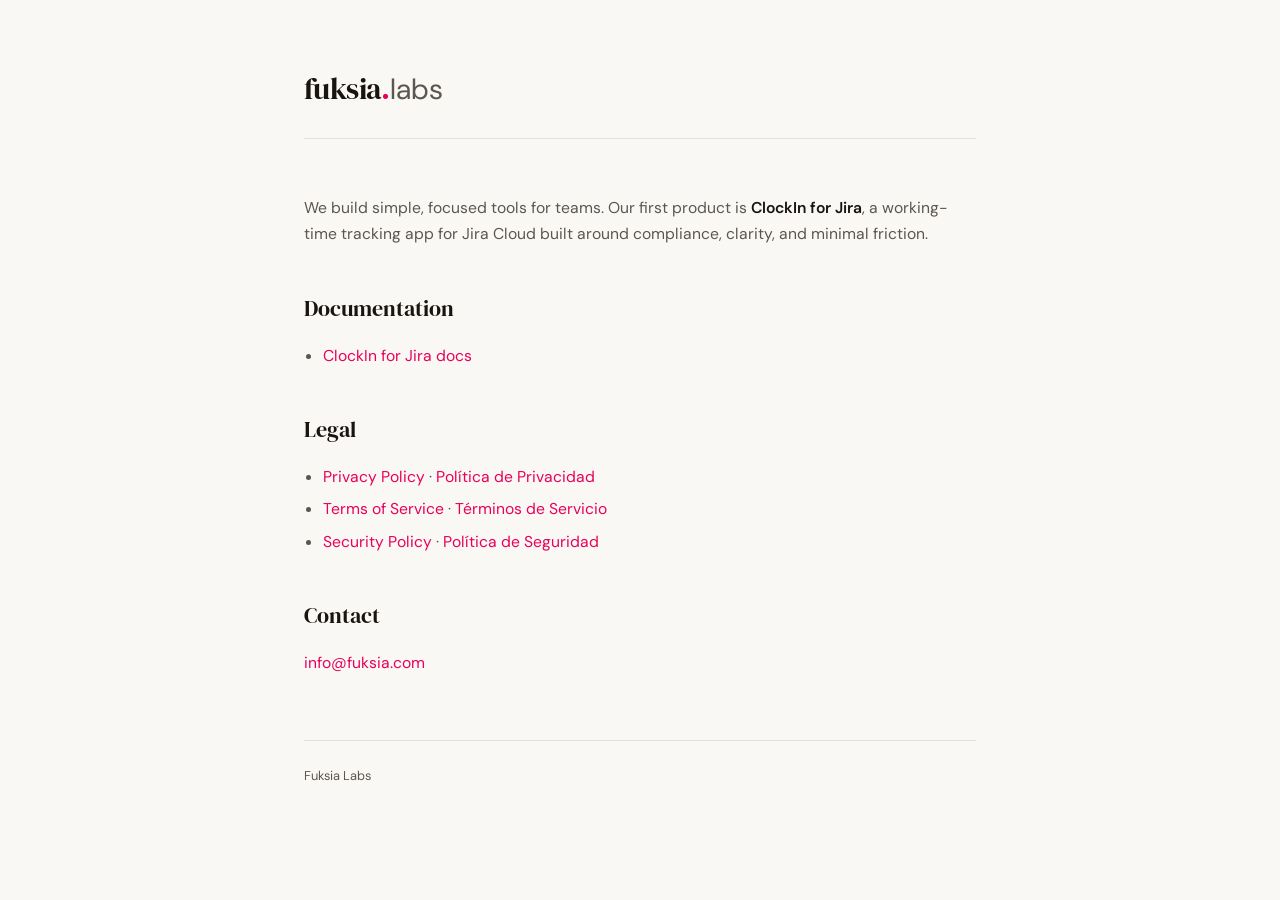
==== labs.html @ a3a4a3c2 "Canvis home i interiors" ====
<!DOCTYPE html>
<html lang="en">
<head>
<meta charset="UTF-8">
<meta name="viewport" content="width=device-width, initial-scale=1.0">
<title>Fuksia Labs</title>
<link rel="preconnect" href="https://fonts.googleapis.com">
<link href="https://fonts.googleapis.com/css2?family=DM+Serif+Display&family=DM+Sans:wght@400;500;600&display=swap" rel="stylesheet">
<link rel="stylesheet" href="/style.css">
</head>
<body>
<div class="wrap">
  <header class="top">
    <a class="brand" href="/"><span class="brand-main">fuksia<span class="dot">.</span></span><span class="brand-suffix">labs</span></a>
  </header>

  <p>We build simple, focused tools for teams. Our first product is <strong>ClockIn for Jira</strong>, a working-time tracking app for Jira Cloud built around compliance, clarity, and minimal friction.</p>

  <h2>Documentation</h2>
  <ul>
    <li><a href="/en/docs.html">ClockIn for Jira docs</a></li>
  </ul>

  <h2>Legal</h2>
  <ul>
    <li><a href="/en/privacy.html">Privacy Policy</a> · <a href="/es/privacy.html">Política de Privacidad</a></li>
    <li><a href="/en/terms.html">Terms of Service</a> · <a href="/es/terms.html">Términos de Servicio</a></li>
    <li><a href="/en/security.html">Security Policy</a> · <a href="/es/security.html">Política de Seguridad</a></li>
  </ul>

  <h2>Contact</h2>
  <p><a href="mailto:info@fuksia.com">info@fuksia.com</a></p>

  <footer class="bottom">Fuksia Labs</footer>
</div>
</body>
</html>
---- style.css ----
:root {
  --ink: #1a1410;
  --ink-soft: #5c564f;
  --paper: #faf8f5;
  --line: rgba(26, 20, 16, 0.1);
  --accent: #e8005a;
  --serif: 'DM Serif Display', Georgia, serif;
  --sans: 'DM Sans', system-ui, -apple-system, sans-serif;
}

* { box-sizing: border-box; }

body {
  margin: 0;
  background: var(--paper);
  color: var(--ink);
  font-family: var(--sans);
  line-height: 1.65;
  -webkit-font-smoothing: antialiased;
}

.wrap {
  max-width: 720px;
  margin: 0 auto;
  padding: 4rem 1.5rem 6rem;
}

header.top {
  display: flex;
  align-items: baseline;
  justify-content: space-between;
  margin-bottom: 3.5rem;
  padding-bottom: 1.5rem;
  border-bottom: 1px solid var(--line);
}

.brand {
  display: inline-flex;
  align-items: baseline;
  text-decoration: none;
}
.brand:hover { text-decoration: none; }
.brand-main {
  font-family: var(--serif);
  font-size: 1.9rem;
  letter-spacing: -0.02em;
  color: var(--ink);
}
.brand-main .dot { color: var(--accent); }
.brand-suffix {
  font-family: var(--sans);
  font-size: 1.8rem;
  color: var(--ink-soft);
}

.lang-switch a {
  font-family: var(--sans);
  font-size: 0.8rem;
  color: var(--ink-soft);
  text-decoration: none;
  margin-left: 0.75rem;
}
.lang-switch a.active { color: var(--accent); }

h1 {
  font-family: var(--serif);
  font-size: 2.2rem;
  font-weight: 400;
  margin: 0 0 0.4rem;
  letter-spacing: -0.01em;
}

.meta {
  font-family: var(--sans);
  font-size: 0.85rem;
  color: var(--ink-soft);
  margin-bottom: 3rem;
}

h2 {
  font-family: var(--serif);
  font-size: 1.35rem;
  font-weight: 400;
  margin: 2.75rem 0 0.9rem;
}

h3 {
  font-family: var(--sans);
  font-size: 1rem;
  font-weight: 600;
  margin: 1.75rem 0 0.6rem;
}

p, li { color: var(--ink-soft); font-size: 0.98rem; }
strong { color: var(--ink); font-weight: 600; }

a { color: var(--accent); text-decoration: none; }
a:hover { text-decoration: underline; text-underline-offset: 3px; }

ul { padding-left: 1.2rem; }
li { margin-bottom: 0.4rem; }

table {
  width: 100%;
  border-collapse: collapse;
  margin: 1.25rem 0;
  font-size: 0.9rem;
}
th, td {
  text-align: left;
  padding: 0.55rem 0.75rem;
  border-bottom: 1px solid var(--line);
}
th {
  font-family: var(--sans);
  font-size: 0.75rem;
  font-weight: 600;
  letter-spacing: 0.04em;
  text-transform: uppercase;
  color: var(--ink-soft);
}

footer.bottom {
  margin-top: 4rem;
  padding-top: 1.5rem;
  border-top: 1px solid var(--line);
  font-family: var(--sans);
  font-size: 0.8rem;
  color: var(--ink-soft);
}

@media (max-width: 600px) {
  .wrap { padding: 2.5rem 1.25rem 4rem; }
  h1 { font-size: 1.8rem; }
}
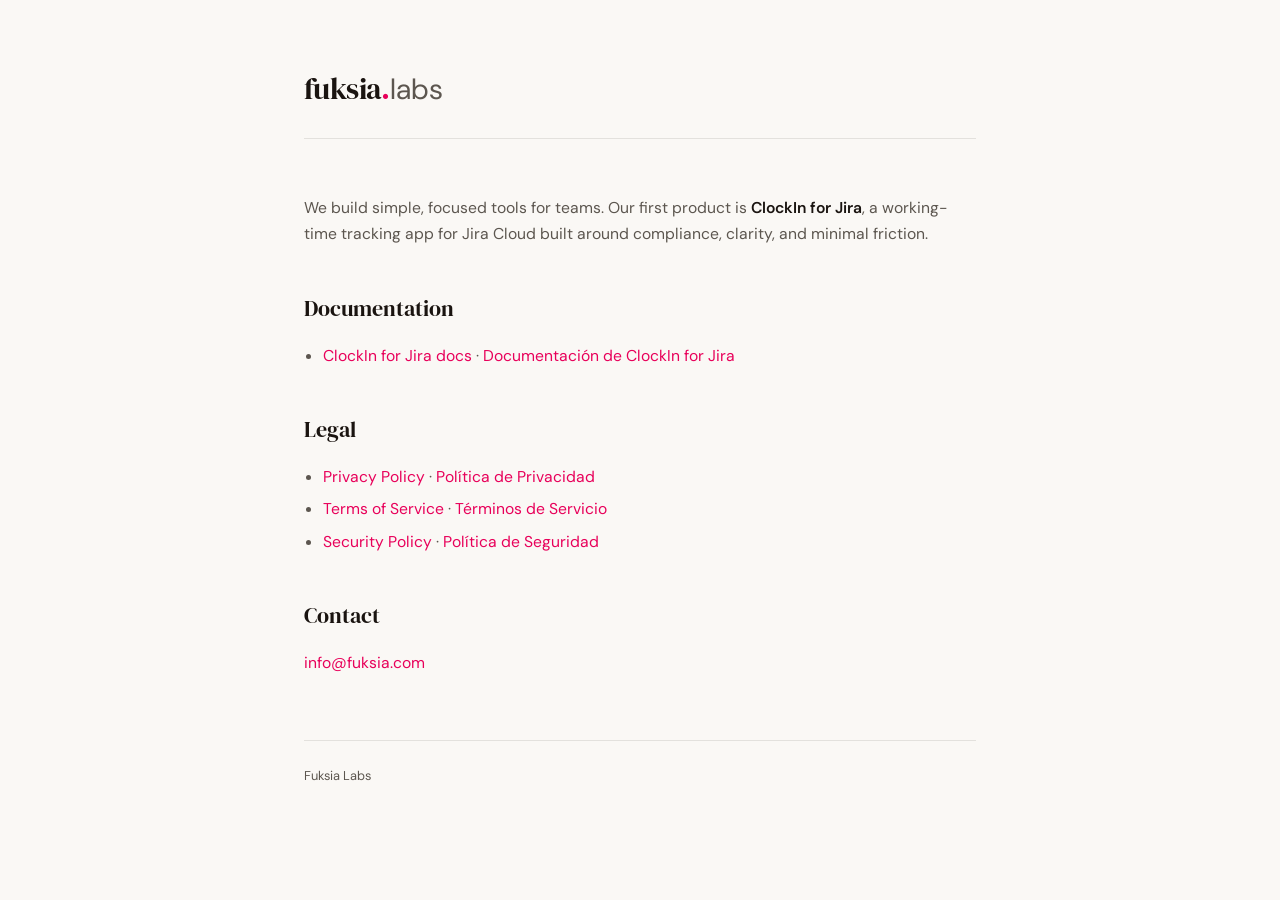
==== commit 9d70ec53: "Update price content" ====
--- a/labs.html
+++ b/labs.html
@@ -18,7 +18,7 @@
 
   <h2>Documentation</h2>
   <ul>
-    <li><a href="/en/docs.html">ClockIn for Jira docs</a></li>
+    <li><a href="/en/docs.html">ClockIn for Jira docs</a> · <a href="/es/docs.html">Documentación de ClockIn for Jira</a></li>
   </ul>
 
   <h2>Legal</h2>
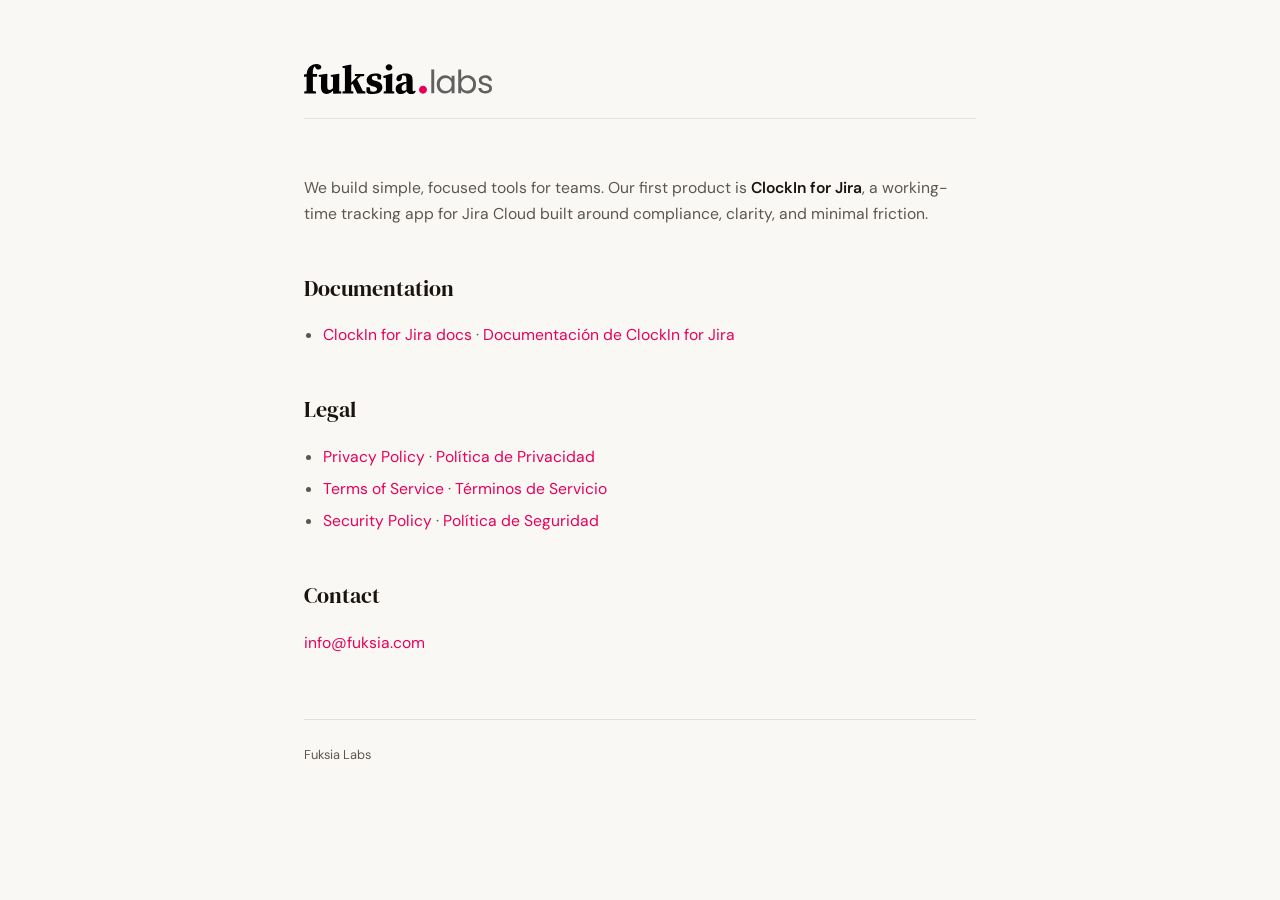
==== commit 51e19eb7: "Replace text-based logos with brand SVG assets Swaps the CSS/font-rendered "fuksia" and "fuksia labs" ====
--- a/labs.html
+++ b/labs.html
@@ -4,14 +4,22 @@
 <meta charset="UTF-8">
 <meta name="viewport" content="width=device-width, initial-scale=1.0">
 <title>Fuksia Labs</title>
+<meta name="description" content="Fuksia Labs is an independent software studio. Our first product, ClockIn for Jira, is a working-time tracking app built for compliance and clarity.">
+<meta property="og:title" content="Fuksia Labs">
+<meta property="og:description" content="Fuksia Labs is an independent software studio. Our first product, ClockIn for Jira, is a working-time tracking app built for compliance and clarity.">
+<meta property="og:type" content="website">
+<meta property="og:url" content="https://www.fuksia.com/labs.html">
+<meta name="twitter:card" content="summary">
 <link rel="preconnect" href="https://fonts.googleapis.com">
+<link rel="preconnect" href="https://fonts.gstatic.com" crossorigin>
 <link href="https://fonts.googleapis.com/css2?family=DM+Serif+Display&family=DM+Sans:wght@400;500;600&display=swap" rel="stylesheet">
 <link rel="stylesheet" href="/style.css">
+<link rel="icon" href="/favicon.ico">
 </head>
 <body>
 <div class="wrap">
   <header class="top">
-    <a class="brand" href="/"><span class="brand-main">fuksia<span class="dot">.</span></span><span class="brand-suffix">labs</span></a>
+    <a class="brand" href="/"><img src="/logo-labs.svg" alt="Fuksia Labs" width="283" height="45" class="brand-logo"></a>
   </header>
 
   <p>We build simple, focused tools for teams. Our first product is <strong>ClockIn for Jira</strong>, a working-time tracking app for Jira Cloud built around compliance, clarity, and minimal friction.</p>
--- a/style.css
+++ b/style.css
@@ -36,21 +36,14 @@
 
 .brand {
   display: inline-flex;
-  align-items: baseline;
+  align-items: center;
   text-decoration: none;
 }
 .brand:hover { text-decoration: none; }
-.brand-main {
-  font-family: var(--serif);
-  font-size: 1.9rem;
-  letter-spacing: -0.02em;
-  color: var(--ink);
-}
-.brand-main .dot { color: var(--accent); }
-.brand-suffix {
-  font-family: var(--sans);
-  font-size: 1.8rem;
-  color: var(--ink-soft);
+.brand-logo {
+  height: 30px;
+  width: auto;
+  display: block;
 }
 
 .lang-switch a {
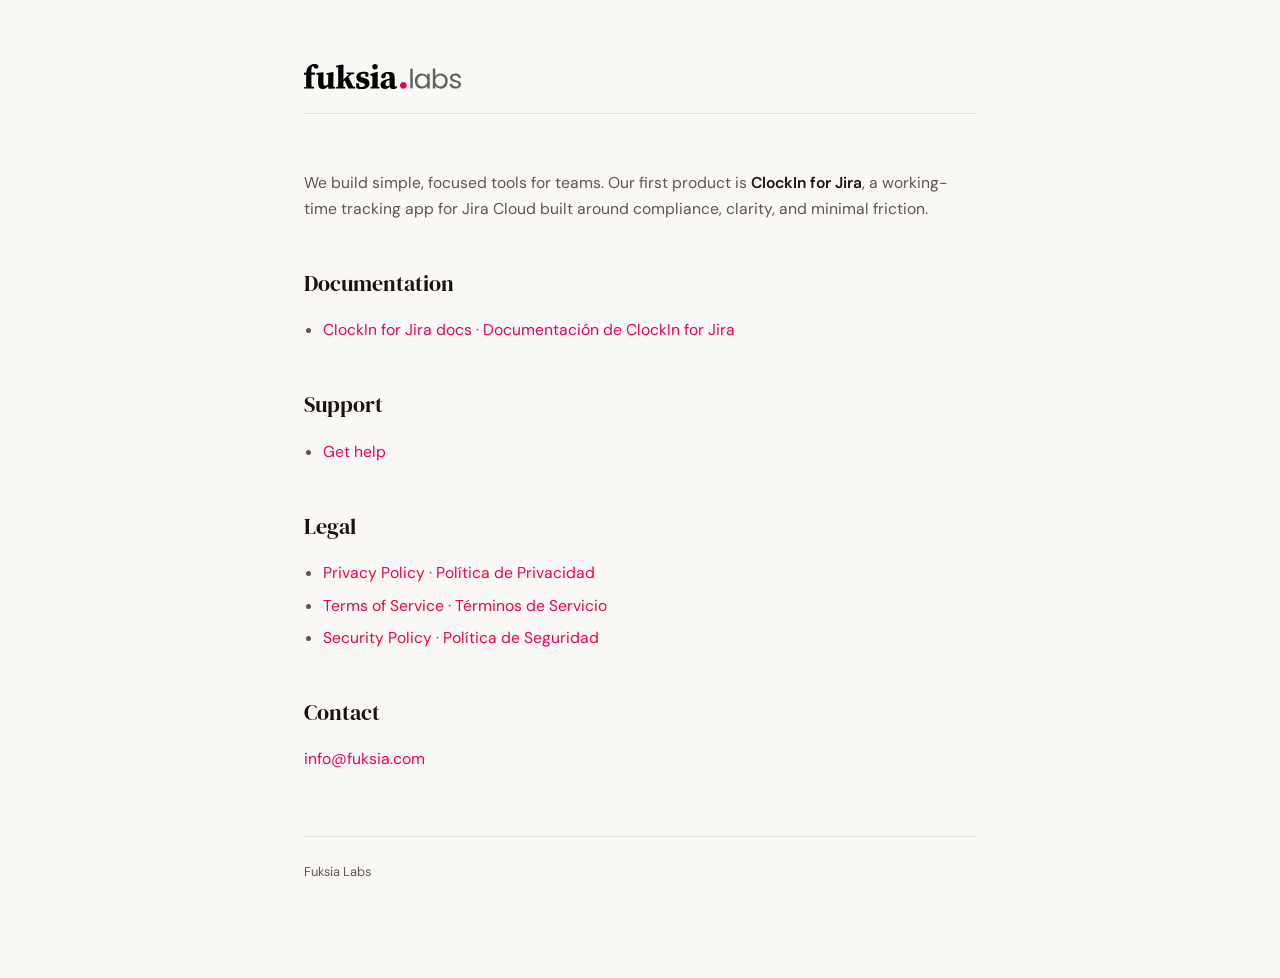
==== commit cf4445b9: "Add support page for ClockIn for Jira Add en/support.html and es/support.html with contact channels," ====
--- a/labs.html
+++ b/labs.html
@@ -29,6 +29,11 @@
     <li><a href="/en/docs.html">ClockIn for Jira docs</a> · <a href="/es/docs.html">Documentación de ClockIn for Jira</a></li>
   </ul>
 
+  <h2>Support</h2>
+  <ul>
+    <li><a href="/en/support.html">Get help</a></li>
+  </ul>
+
   <h2>Legal</h2>
   <ul>
     <li><a href="/en/privacy.html">Privacy Policy</a> · <a href="/es/privacy.html">Política de Privacidad</a></li>
--- a/style.css
+++ b/style.css
@@ -41,7 +41,7 @@
 }
 .brand:hover { text-decoration: none; }
 .brand-logo {
-  height: 30px;
+  height: 25px;
   width: auto;
   display: block;
 }
